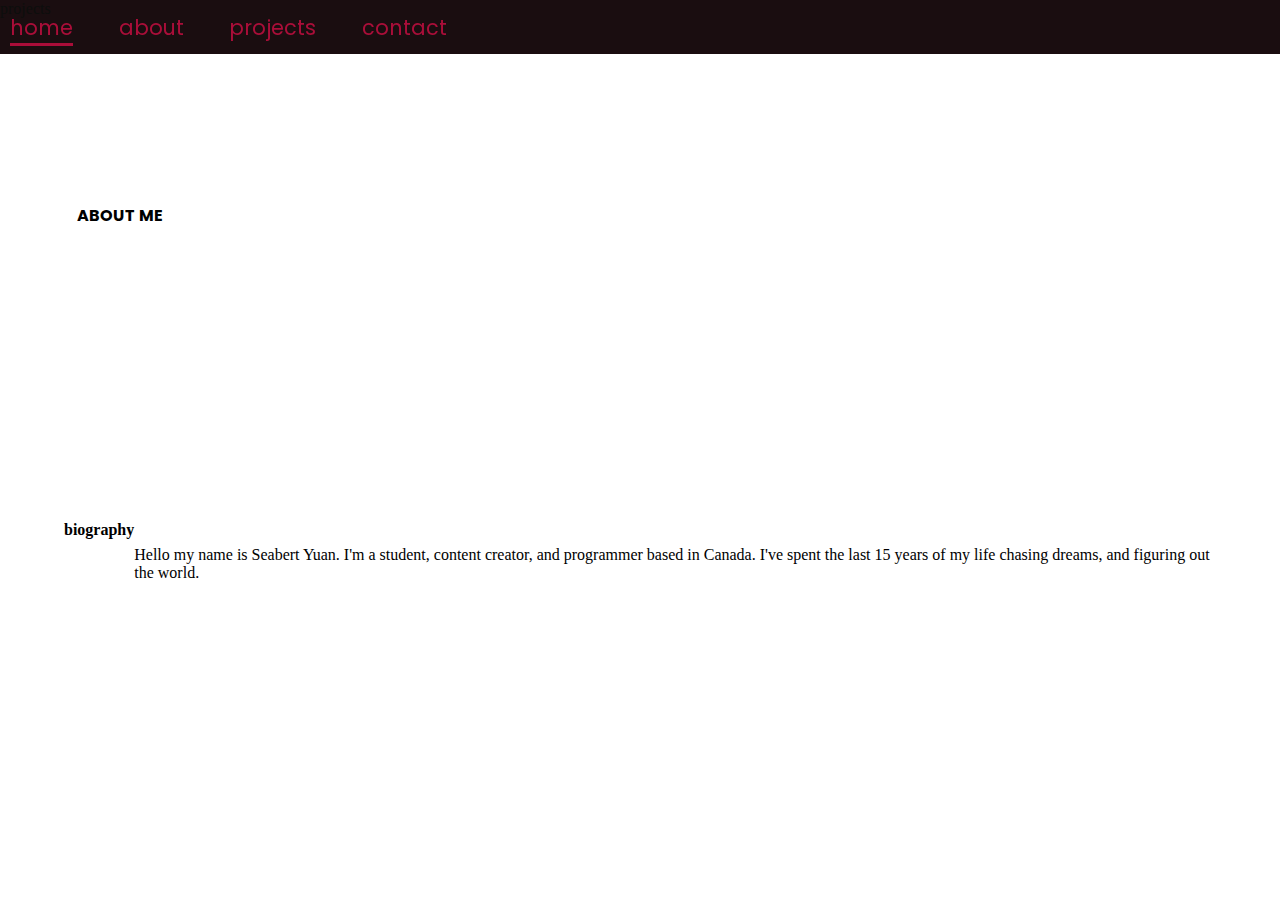
==== pages/about.html @ 1ad605b7 "major changes asthetically" ====
<!DOCTYPE html>
<html lang="en">
    <head>
        <meta charset="UTF-8">
        <meta name="description" content="portfolio">
        <meta name="author" content="Seabert Yuan">

        <title>About - Seabert Yuan</title>

        <link rel="preconnect" href="https://fonts.gstatic.com">
        <link href="https://fonts.googleapis.com/css2?family=Poppins:wght@300&display=swap" rel="stylesheet">

        <link rel="stylesheet" href="/styles/styles.css">
        <link rel="stylesheet" href="/styles/about.css">
    </head>
    <body>
        <div class="navBarContainer">
            <nav class="navBar">
                <div class="pageLabel">
                    <label>projects</label>
                </div>
                <div class="emptyNavSpace"></div>
                <div class="burger">
                    <span></span>
                    <span></span>
                    <span></span>
                </div>
                <div class="navLinks">
                    <a href="/index.html">home</a>
                    <a href="#">about</a>
                    <a href="projects.html">projects</a>
                    <a href="#">contact</a>
                </div>
            </nav>
            <script src="/scripts/index.js"></script>
        </div>
        <section class="pageSections">
            <div class="container">
                <div class="cell">
                    <h1 class="mainTitle">about me</h1>
                </div>
            </div>
        </section>
        <section id="biography" class="pageSections">
            <h2>biography</h2>
            <div class="cell">
                <p>
                Hello my name is Seabert Yuan. I'm a student, content creator, and programmer based in Canada. I've spent the last 15 years of my life chasing dreams, and figuring out the world.
                </p>
            </div>
        </section>
    </body>
</html>
---- styles/styles.css ----
html, body, div, span, applet, object, iframe, h1, h2, h3, h4, h5, h6, p, blockquote, pre, a, abbr, acronym, address, big, cite, code, del, dfn, em, font, img, ins, kbd, q, s, samp, small, strike, strong, sub, sup, tt, var, b, u, i, center, dl, dt, dd, ol, ul, li, fieldset, form, label, legend, caption {
    margin: 0;
    padding: 0;
    border: 0;
    outline: 0;
    font-size: 100%;
    vertical-align: baseline;
    background: transparent;
}

.pageSections{
    display:flex;
    margin: 0;
    padding: 10vh 5vw;
}
.container {
    padding: 5vh 1vw;
}
.cell {
    padding: 25px 0;
}

/* Navigation bar */
.navBar {
    display: flex;
    z-index: 3;
    position: fixed;
    height: 6vh;
    width: 100vw;
    background-color: #0e0004;
    opacity: 0.95;
}
.empty {
    display: flex;
    flex-basis: 60vw;
    flex-shrink: 3;
    z-index: 3;
}
.navContainer {
    display: flex;
    flex-basis: 40vw;
    flex-shrink: 0;
    z-index: 3;
    align-content: center;
    justify-content: right;
}
.navLinks {
    display: grid;
    z-index: 3;
    grid-template-columns: auto auto auto auto;
    text-align: center;
    align-self: center;
    position: fixed;
}
.navLinks a{
    display: inline-block;
    position: relative;
    z-index: 3;
    margin: 0.25vh 2vw 0.25vh 0;
    padding: 15px 10px;
    font-size: 1.3rem;
    color: #a6002f;
    text-decoration: none;
    font-family: 'Poppins', sans-serif;
}
/* navigation bar hover */
.navLinks a:after {
    content: "";
    display: block;
    position: relative;
    height: 10%;
    left: 50%;
    background: #a6002f;
    transition: width 0.1s ease 0s, left 0.1s ease 0s;
    width: 0;
}
.navLinks a:hover:after {
    width: 100%;
    left: 0;
}

/* mobile */
@media (max-width:800px){
    .emptyNavSpace{
        display: none;
    }
    .burger{
        display: flex;
        flex-direction: column;
        align-self: center;
        align-content: center;
        margin: 15px;
        z-index: 4;
    }
    .burger span{
        width: 26px;
        height: 3px;
        margin-top: 25%;
        border-radius: 3px;
        background: black;
        transition: transform 0.2s ease, opacity 0.2s ease;
    }
    .burger:hover{
        cursor: pointer;
    }

    /* action */
    .navLinks{
        position: fixed;
        z-index: 3;
        background: white;
        opacity: 70%;
        justify-content: center;
        flex: auto;
        padding: 0px;
        height: 100vh;
        width: 100%;
        flex-direction: column;
        clip-path: inset(0 0 0 100%);
        -webkit-clip-path: inset(0 0 0 100%);
        transition: all .5s ease;
    }
    .navLinks.open{
        clip-path: inset(0 0 0 0);
        -webkit-clip-path: inset(0 0 0 0);
    }
    .toggle .line1{
        transform: rotate(-45deg) translate(-6px,7px);
        transition: transform 0.2s ease;
    }
    .toggle .line2{
        transform: translateX(-10px);
        opacity: 0;
        transition: transform 0.2s ease, opacity 0.2s ease;
    }
    .toggle .line3{
        transform: rotate(45deg) translate(-6px,-7px);
        transition: transform 0.2s ease;
    }
    .navLinks a{
        width: 20%;
        text-align: end;
        padding: 0px;
        margin: 10px 5% 5px 75%;
    }
}
---- styles/about.css ----
.mainTitle {
    position: relative;
    z-index: 2;
    font-size 5em;
    font-family: 'Poppins', sans-serif;
    text-transform: uppercase;
    text-align: center;
    padding: 50% 0;
}
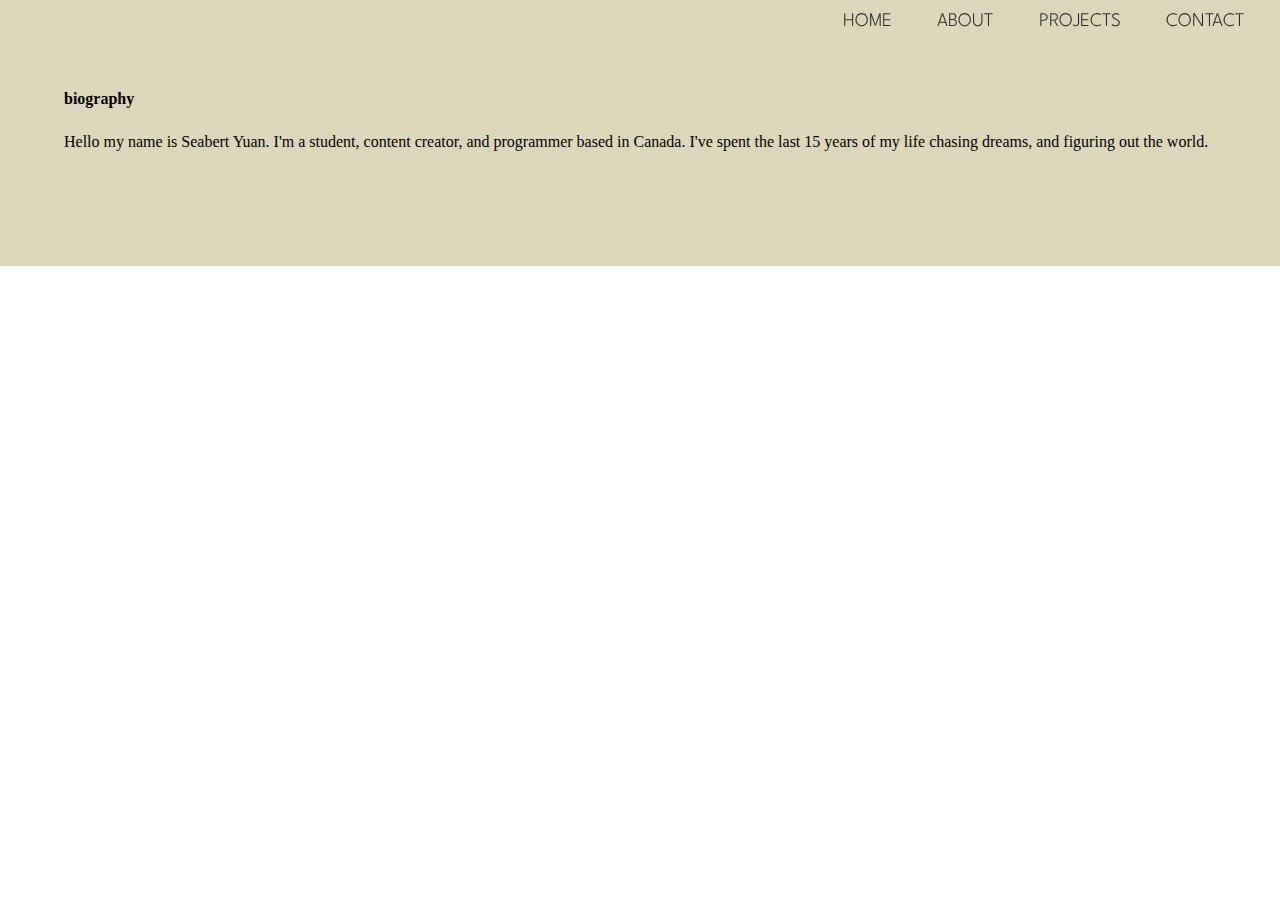
==== commit 67cc2622: "functional home page" ====
--- a/pages/about.html
+++ b/pages/about.html
@@ -8,46 +8,40 @@
         <title>About - Seabert Yuan</title>
 
         <link rel="preconnect" href="https://fonts.gstatic.com">
-        <link href="https://fonts.googleapis.com/css2?family=Poppins:wght@300&display=swap" rel="stylesheet">
+        <link rel="preconnect" href="https://fonts.googleapis.com">
+        <link rel="preconnect" href="https://fonts.gstatic.com" crossorigin>
+        <link href="https://fonts.googleapis.com/css2?family=League+Spartan:wght@100;200;300;500&family=Noto+Sans+JP:wght@100;300;500&family=Noto+Sans+SC:wght@100;300;500&display=swap" rel="stylesheet">
 
+        <link rel="stylesheet" href="/styles/about.css">
         <link rel="stylesheet" href="/styles/styles.css">
-        <link rel="stylesheet" href="/styles/about.css">
+
+        <script src="https://ajax.googleapis.com/ajax/libs/jquery/3.5.1/jquery.min.js"></script>
     </head>
     <body>
-        <div class="navBarContainer">
-            <nav class="navBar">
-                <div class="pageLabel">
-                    <label>projects</label>
-                </div>
-                <div class="emptyNavSpace"></div>
-                <div class="burger">
-                    <span></span>
-                    <span></span>
-                    <span></span>
-                </div>
+        <div class="navBar">
+            <div class="empty"></div>
+            <div class="navContainer">
                 <div class="navLinks">
-                    <a href="/index.html">home</a>
-                    <a href="#">about</a>
-                    <a href="projects.html">projects</a>
-                    <a href="#">contact</a>
-                </div>
-            </nav>
-            <script src="/scripts/index.js"></script>
-        </div>
-        <section class="pageSections">
-            <div class="container">
-                <div class="cell">
-                    <h1 class="mainTitle">about me</h1>
+                    <a class="a1" href="/index.html">home</a>
+                    <a class="a2" href="">about</a>
+                    <a class="a3" href="/pages/projects.html">projects</a>
+                    <a class="a4" href="#">contact</a>
                 </div>
             </div>
-        </section>
+            <div class="burger">
+                <span class="line1"></span>
+                <span class="line2"></span>
+                <span class="line3"></span>
+            </div>
+        </div>
         <section id="biography" class="pageSections">
-            <h2>biography</h2>
+            <h2 clas="biographyTitle">biography</h2>
             <div class="cell">
                 <p>
                 Hello my name is Seabert Yuan. I'm a student, content creator, and programmer based in Canada. I've spent the last 15 years of my life chasing dreams, and figuring out the world.
                 </p>
             </div>
         </section>
+        <script src="/scripts/index.js"></script>
     </body>
 </html>
--- a/styles/about.css
+++ b/styles/about.css
@@ -1,8 +1,13 @@
-.mainTitle {
-    position: relative;
-    z-index: 2;
-    font-size 5em;
-    font-family: 'Poppins', sans-serif;
+#biography {
+    background-color:#dcd7ba;
+    display: block;
+    width: 100%;
+}
+.biographyTitle {
+    color: #16161d;
+    font-size 60px;
+    font-family: 'League Spartan', sans-serif;
+    font-weight: 300;
     text-transform: uppercase;
     text-align: center;
     padding: 50% 0;
--- a/styles/styles.css
+++ b/styles/styles.css
@@ -9,12 +9,18 @@
 }
 
 .pageSections{
-    display:flex;
+    display: flex;
     margin: 0;
     padding: 10vh 5vw;
 }
 .container {
+    max-width: 910px;
     padding: 5vh 1vw;
+}
+.row {
+    margin: 0 auto;
+    padding: 0 20px;
+    box-sizing: content-box;
 }
 .cell {
     padding: 25px 0;
@@ -25,10 +31,10 @@
     display: flex;
     z-index: 3;
     position: fixed;
-    height: 6vh;
+    height: 40px;
     width: 100vw;
-    background-color: #0e0004;
-    opacity: 0.95;
+    background-color: #DCD7BA;
+    opacity: 0.90;
 }
 .empty {
     display: flex;
@@ -51,17 +57,20 @@
     text-align: center;
     align-self: center;
     position: fixed;
+    padding: 3px 0 0 0;
 }
 .navLinks a{
     display: inline-block;
     position: relative;
     z-index: 3;
     margin: 0.25vh 2vw 0.25vh 0;
-    padding: 15px 10px;
-    font-size: 1.3rem;
-    color: #a6002f;
+    padding: 5px 10px;
+    font-size: 1.2rem;
+    color: #16161D;
     text-decoration: none;
-    font-family: 'Poppins', sans-serif;
+    text-transform: uppercase;
+    font-family: 'League Spartan', sans-serif;
+    font-weight: 300;
 }
 /* navigation bar hover */
 .navLinks a:after {
@@ -70,7 +79,7 @@
     position: relative;
     height: 10%;
     left: 50%;
-    background: #a6002f;
+    background: #16161D;
     transition: width 0.1s ease 0s, left 0.1s ease 0s;
     width: 0;
 }
@@ -106,19 +115,23 @@
 
     /* action */
     .navLinks{
+        display: flex;
         position: fixed;
+        left: 0px;
+        top: 0px;
         z-index: 3;
         background: white;
         opacity: 70%;
         justify-content: center;
-        flex: auto;
+        align-items: flex-end;
+        /*flex: auto;*/
         padding: 0px;
-        height: 100vh;
+        height: 100%;
         width: 100%;
         flex-direction: column;
         clip-path: inset(0 0 0 100%);
         -webkit-clip-path: inset(0 0 0 100%);
-        transition: all .5s ease;
+        transition: all .10s ease-in-out;
     }
     .navLinks.open{
         clip-path: inset(0 0 0 0);
@@ -138,9 +151,12 @@
         transition: transform 0.2s ease;
     }
     .navLinks a{
-        width: 20%;
+        font-family: 'League Spartan', sans-serif;
+        font-weight: 300;
+        font-size: 43px;
+        width: 180px;
         text-align: end;
         padding: 0px;
-        margin: 10px 5% 5px 75%;
+        margin: 10px 30px 5px 0;
     }
 }
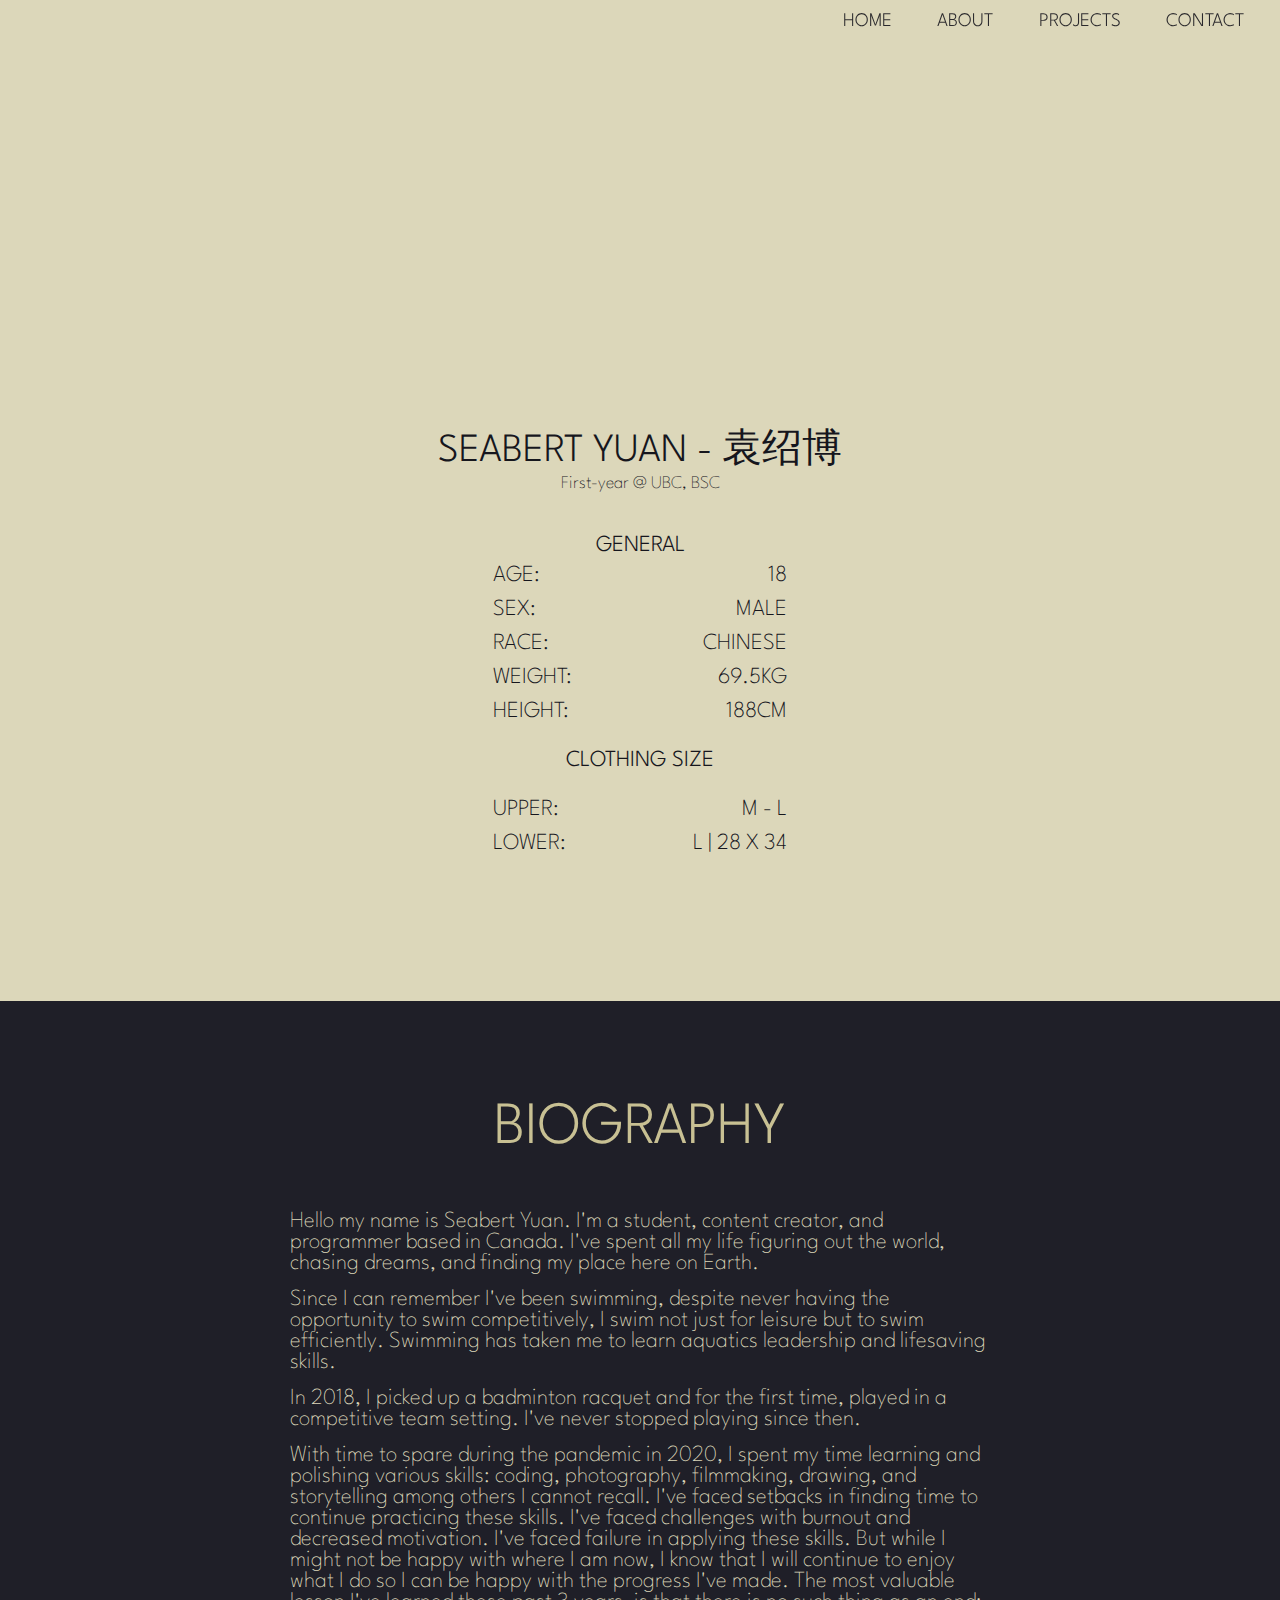
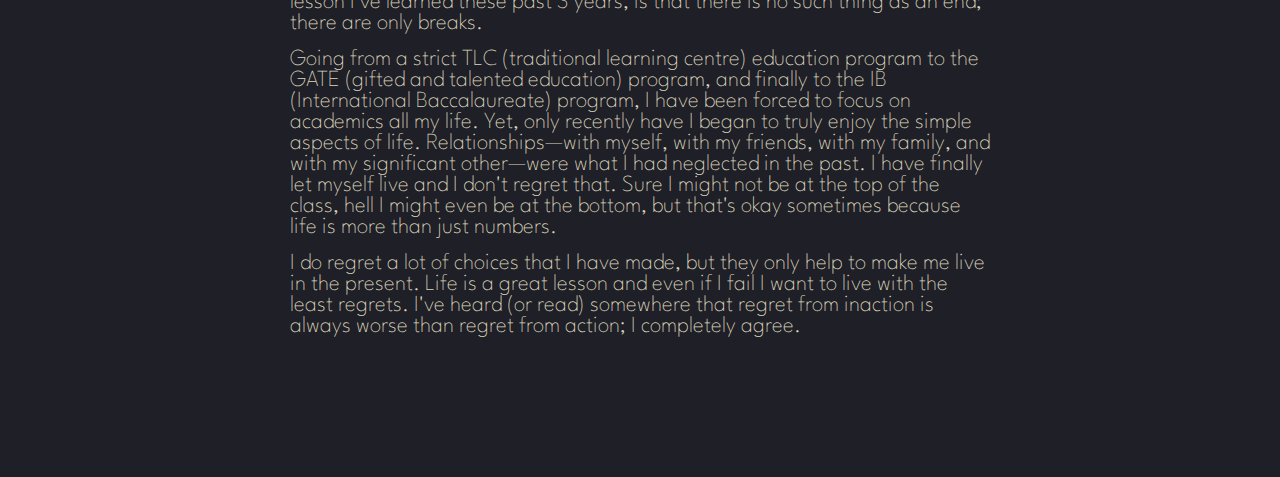
==== commit d1d14ef9: "Updated styling for ceanliness primarily changed about and article pages" ====
--- a/pages/about.html
+++ b/pages/about.html
@@ -12,8 +12,8 @@
         <link rel="preconnect" href="https://fonts.gstatic.com" crossorigin>
         <link href="https://fonts.googleapis.com/css2?family=League+Spartan:wght@100;200;300;500&family=Noto+Sans+JP:wght@100;300;500&family=Noto+Sans+SC:wght@100;300;500&display=swap" rel="stylesheet">
 
-        <link rel="stylesheet" href="/styles/about.css">
-        <link rel="stylesheet" href="/styles/styles.css">
+        <link rel="stylesheet" href="../styles/styles.css">
+        <link rel="stylesheet" href="../styles/about.css">
 
         <script src="https://ajax.googleapis.com/ajax/libs/jquery/3.5.1/jquery.min.js"></script>
     </head>
@@ -34,12 +34,84 @@
                 <span class="line3"></span>
             </div>
         </div>
+        <section class="pageSections" id="imgSlides">
+            <!--remember to put the image slides here later-->
+        </section>
+        <section id="briefIntro" class="pageSections">
+          <div class="pageContainer" id="generalInfo">
+              <h2 class="nameTitle">Seabert Yuan - 袁绍博</h2>
+              <p class="positionDesc">First-year @ UBC, BSC</p>
+              <div class="container" id="tableContainer">
+                  <table class="generalDescriptionsCell">
+                      <tr>
+                          <td colspan="3" id="tableStart" class="tableHeading">general</td>
+                      </tr>
+                      <tr>
+                          <td class="age">age:</td>
+                          <td></td>
+                          <td>18</td>
+                      </tr>
+                      <tr>
+                          <td class="sex">sex:</td>
+                          <td></td>
+                          <td>male</td>
+                      </tr>
+                      <tr>
+                          <td class="race">race:</td>
+                          <td></td>
+                          <td>chinese</td>
+                      </tr>
+                      <tr>
+                          <td class="weight">weight: </td>
+                          <td></td>
+                          <td>69.5kg</td>
+                      </tr>
+                      <tr>
+                          <td class="height">height: </td>
+                          <td></td>
+                          <td>188cm</td>
+                      </tr>
+                      <tr>
+                          <td colspan="3" class="tableHeading">clothing size</td>
+                      </tr>
+                      <tr>
+                          <td class="clothesUpperSize">upper: </td>
+                          <td></td>
+                          <td>M - L</td>
+                      </tr>
+                      <tr>
+                          <td class="clothesLowerSize">lower: </td>
+                          <td></td>
+                          <td>L | 28 x 34</td>
+                      </tr>
+                  </table>
+              </div>
+          </div>
+        </section>
         <section id="biography" class="pageSections">
-            <h2 clas="biographyTitle">biography</h2>
-            <div class="cell">
-                <p>
-                Hello my name is Seabert Yuan. I'm a student, content creator, and programmer based in Canada. I've spent the last 15 years of my life chasing dreams, and figuring out the world.
-                </p>
+            <div id="biographyContainer" class="pageContainer">
+
+                <h2 class="biographyTitle">biography</h2>
+                <div id="biographyText" class="container">
+                    <p class="biographyParagraphs">
+                    Hello my name is Seabert Yuan. I'm a student, content creator, and programmer based in Canada. I've spent all my life figuring out the world, chasing dreams, and finding my place here on Earth.
+                    </p>
+                    <p class="biographyParagraphs">
+                    Since I can remember I've been swimming, despite never having the opportunity to swim competitively, I swim not just for leisure but to swim efficiently. Swimming has taken me to learn aquatics leadership and lifesaving skills.
+                    </p>
+                    <p class="biographyParagraphs">
+                    In 2018, I picked up a badminton racquet and for the first time, played in a competitive team setting. I've never stopped playing since then.
+                    </p>
+                    <p class="biographyParagraphs">
+                    With time to spare during the pandemic in 2020, I spent my time learning and polishing various skills: coding, photography, filmmaking, drawing, and storytelling among others I cannot recall. I've faced setbacks in finding time to continue practicing these skills. I've faced challenges with burnout and decreased motivation. I've faced failure in applying these skills. But while I might not be happy with where I am now, I know that I will continue to enjoy what I do so I can be happy with the progress I've made. The most valuable lesson I've learned these past 3 years, is that there is no such thing as an end; there are only breaks.
+                    </p>
+                    <p class="biographyParagraphs">
+                        Going from a strict TLC (traditional learning centre) education program to the GATE (gifted and talented education) program, and finally to the IB (International Baccalaureate) program, I have been forced to focus on academics all my life. Yet, only recently have I began to truly enjoy the simple aspects of life. Relationships—with myself, with my friends, with my family, and with my significant other—were what I had neglected in the past. I have finally let myself live and I don't regret that. Sure I might not be at the top of the class, hell I might even be at the bottom, but that's okay sometimes because life is more than just numbers.
+                    </p>
+                    <p class="biographyParagraphs">
+                        I do regret a lot of choices that I have made, but they only help to make me live in the present. Life is a great lesson and even if I fail I want to live with the least regrets. I've heard (or read) somewhere that regret from inaction is always worse than regret from action; I completely agree.
+                    </p>
+                </div>
             </div>
         </section>
         <script src="/scripts/index.js"></script>
--- a/styles/styles.css
+++ b/styles/styles.css
@@ -6,16 +6,22 @@
     font-size: 100%;
     vertical-align: baseline;
     background: transparent;
+    font-family: 'League Spartan', sans-serif;
 }
 
 .pageSections{
     display: flex;
+    justify-content: center;
     margin: 0;
-    padding: 10vh 5vw;
+    padding: 100px 0;
+}
+.pageContainer {
+    width: 700px;
+    display: flex;
+    flex-wrap: nowrap;
 }
 .container {
-    max-width: 910px;
-    padding: 5vh 1vw;
+    padding: 40px 0;
 }
 .row {
     margin: 0 auto;
@@ -23,7 +29,7 @@
     box-sizing: content-box;
 }
 .cell {
-    padding: 25px 0;
+    padding: 0;
 }
 
 /* Navigation bar */
@@ -89,7 +95,7 @@
 }
 
 /* mobile */
-@media (max-width:800px){
+@media (max-width:1000px){
     .emptyNavSpace{
         display: none;
     }
@@ -159,4 +165,12 @@
         padding: 0px;
         margin: 10px 30px 5px 0;
     }
+    .pageContainer {
+        width: 500px;
+    }
 }
+@media (max-width: 700px) {
+    .pageContainer {
+        width: 400px;
+    }
+}
--- a/styles/about.css
+++ b/styles/about.css
@@ -1,14 +1,84 @@
-#biography {
-    background-color:#dcd7ba;
-    display: block;
-    width: 100%;
-}
-.biographyTitle {
+h2 {
     color: #16161d;
-    font-size 60px;
+    font-size: 40px;
     font-family: 'League Spartan', sans-serif;
     font-weight: 300;
     text-transform: uppercase;
     text-align: center;
-    padding: 50% 0;
 }
+table {
+    color: #16161d;
+    font-size: 23px;
+    font-family: 'League Spartan', sans-serif;
+    font-weight: 200;
+    text-transform: uppercase;
+    text-align: left;
+}
+p {
+    color: #16161d;
+    font-size: 18px;
+    font-family: 'League Spartan', sans-serif;
+    font-weight: 100;
+    text-align: left;
+}
+
+#imgSlides {
+    height: 120px;
+    background-color: #dcd7ba;
+}
+
+#briefIntro {
+    background-color: #dcd7ba;
+}
+#generalInfo {
+    flex-direction: column;
+}
+.positionDesc {
+    text-align: center;
+}
+#tableContainer {
+    padding: 40px 200px;
+}
+.generalDescriptionsCell {
+    width: 100%;
+    border: none;
+}
+td {
+    text-align: end;
+    height: 30px;
+}
+.age, .sex, .race, .weight, .height, .clothesUpperSize, .clothesLowerSize {
+    text-align: start;
+}
+#tableStart {
+    height: 0;
+}
+.tableHeading {
+    text-align: center;
+    height: 60px;
+    font-weight: 300;
+}
+
+#biography {
+    background-color: #1f1f28;
+}
+#biographyContainer {
+    flex-direction: column;
+}
+.biographyTitle {
+    color: #C8C093;
+    font-size: 60px;
+    font-family: 'League Spartan', sans-serif;
+    font-weight: 300;
+    text-transform: uppercase;
+    text-align: center;
+}
+#biographyText {
+    display: flex;
+    flex-direction: column;
+}
+.biographyParagraphs {
+    color: #dcd7ba;
+    font-size: 23px;
+    margin: 15px 0 0 0;
+}
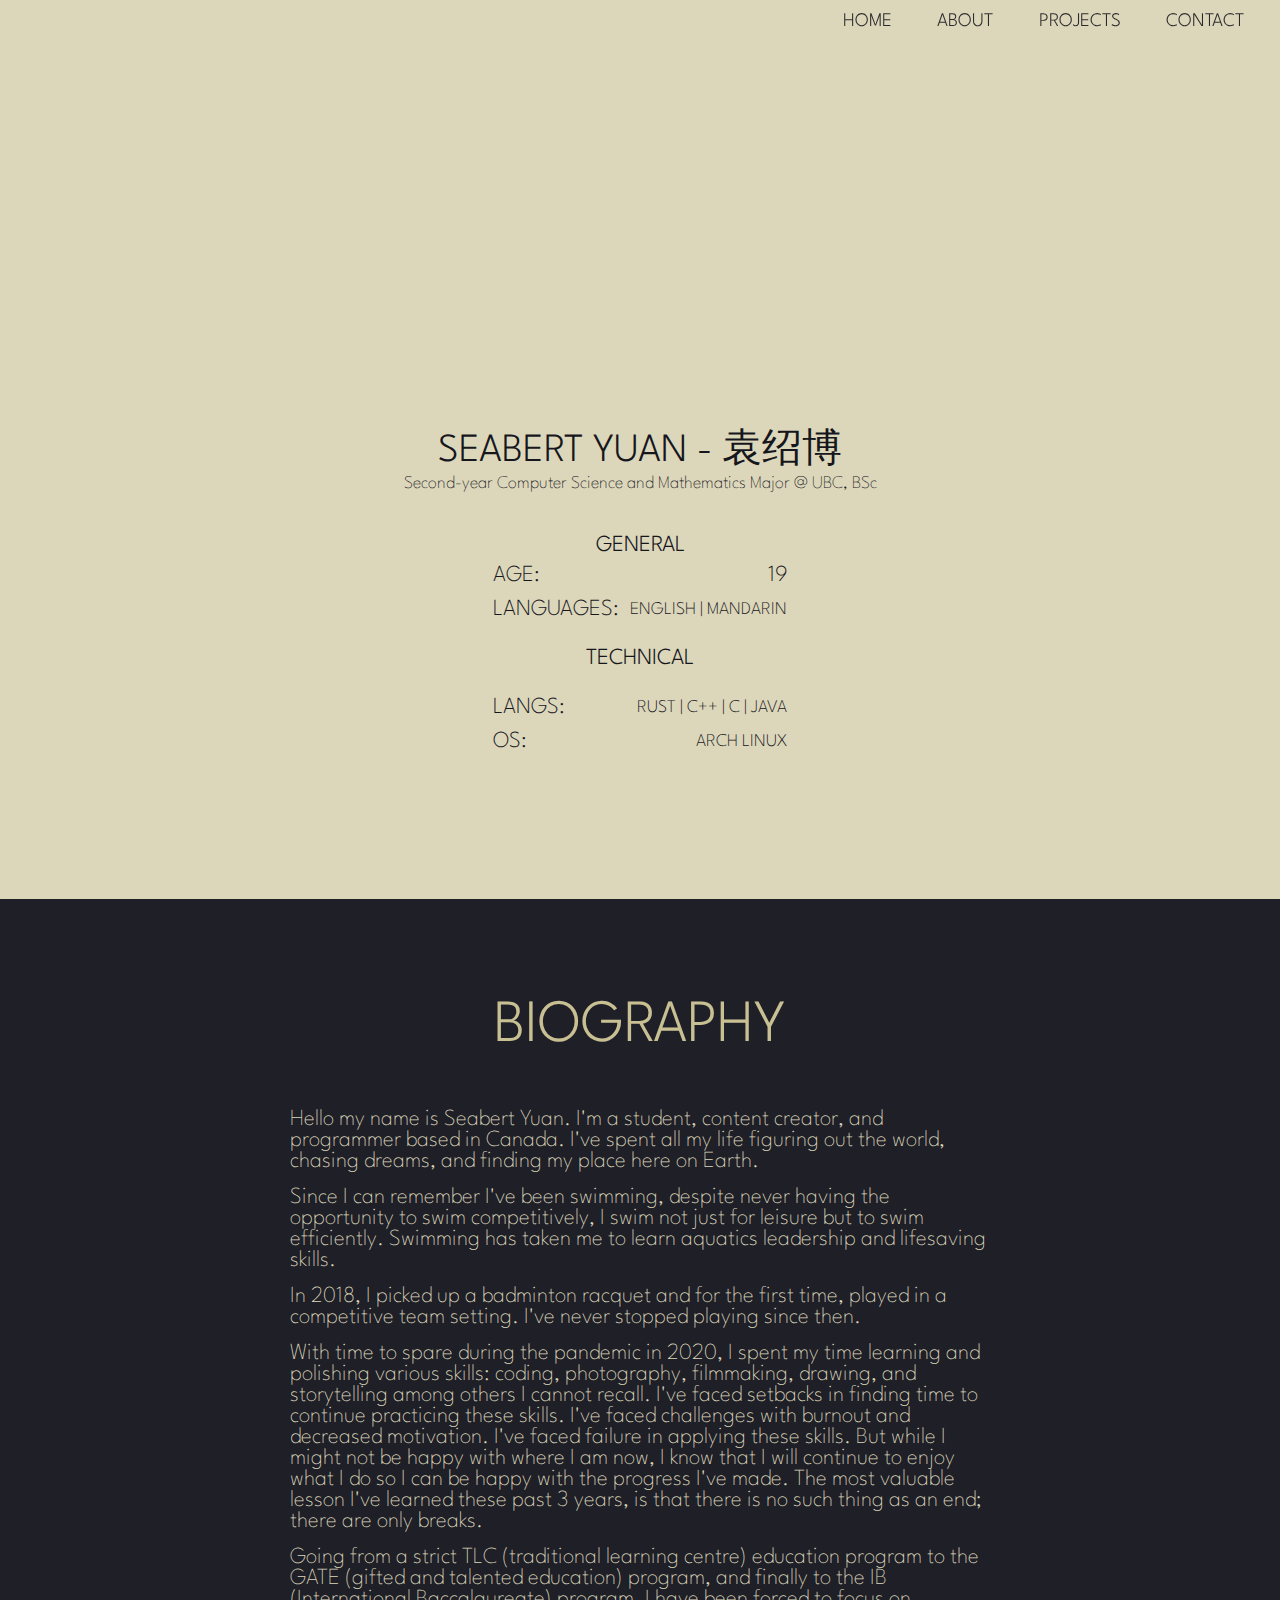
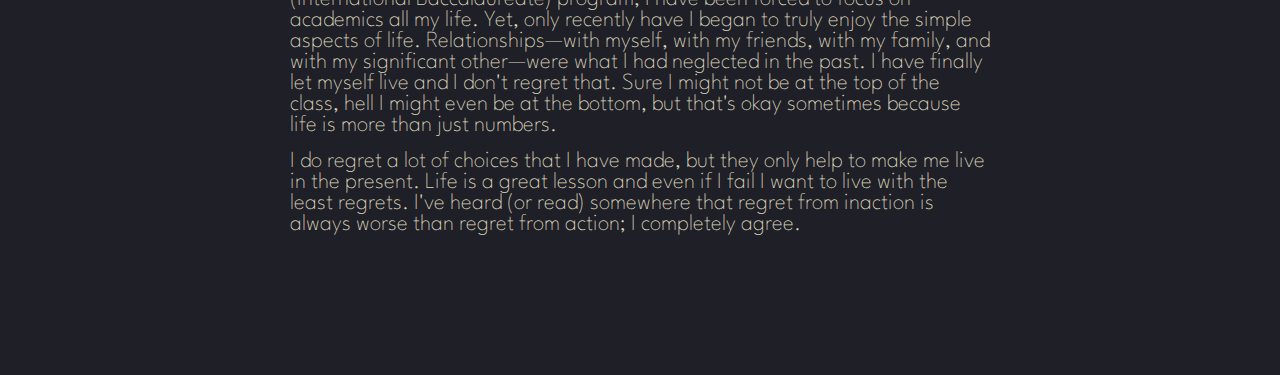
==== commit 68ad0a4c: "removed personal information" ====
--- a/pages/about.html
+++ b/pages/about.html
@@ -4,6 +4,8 @@
         <meta charset="UTF-8">
         <meta name="description" content="portfolio">
         <meta name="author" content="Seabert Yuan">
+
+        <meta name="viewport" content="width=device-width, initial-scale=1.0">
 
         <title>About - Seabert Yuan</title>
 
@@ -40,49 +42,34 @@
         <section id="briefIntro" class="pageSections">
           <div class="pageContainer" id="generalInfo">
               <h2 class="nameTitle">Seabert Yuan - 袁绍博</h2>
-              <p class="positionDesc">First-year @ UBC, BSC</p>
+              <p class="positionDesc">Second-year Computer Science and Mathematics Major @ UBC, BSc</p>
               <div class="container" id="tableContainer">
                   <table class="generalDescriptionsCell">
                       <tr>
                           <td colspan="3" id="tableStart" class="tableHeading">general</td>
                       </tr>
                       <tr>
-                          <td class="age">age:</td>
+                          <td class="tableCategory">age:</td>
                           <td></td>
-                          <td>18</td>
+                          <td>19</td>
                       </tr>
                       <tr>
-                          <td class="sex">sex:</td>
+                          <td class="tableCategory">Languages:</td>
                           <td></td>
-                          <td>male</td>
+                          <td class="tableDetails">English | Mandarin</td>
                       </tr>
                       <tr>
-                          <td class="race">race:</td>
-                          <td></td>
-                          <td>chinese</td>
+                          <td colspan="3" class="tableHeading">Technical</td>
                       </tr>
                       <tr>
-                          <td class="weight">weight: </td>
+                          <td class="tableCategory">Langs: </td>
                           <td></td>
-                          <td>69.5kg</td>
+                          <td class="tableDetails">Rust | C++ | C | Java</td>
                       </tr>
                       <tr>
-                          <td class="height">height: </td>
+                          <td class="tableCategory">OS: </td>
                           <td></td>
-                          <td>188cm</td>
-                      </tr>
-                      <tr>
-                          <td colspan="3" class="tableHeading">clothing size</td>
-                      </tr>
-                      <tr>
-                          <td class="clothesUpperSize">upper: </td>
-                          <td></td>
-                          <td>M - L</td>
-                      </tr>
-                      <tr>
-                          <td class="clothesLowerSize">lower: </td>
-                          <td></td>
-                          <td>L | 28 x 34</td>
+                          <td class="tableDetails">Arch Linux</td>
                       </tr>
                   </table>
               </div>
--- a/styles/styles.css
+++ b/styles/styles.css
@@ -95,7 +95,7 @@
 }
 
 /* mobile */
-@media (max-width:1000px){
+@media (orientation: portrait){
     .emptyNavSpace{
         display: none;
     }
--- a/styles/about.css
+++ b/styles/about.css
@@ -1,3 +1,6 @@
+body {
+    background-color: #dcd7ba;
+}
 h2 {
     color: #16161d;
     font-size: 40px;
@@ -47,8 +50,11 @@
     text-align: end;
     height: 30px;
 }
-.age, .sex, .race, .weight, .height, .clothesUpperSize, .clothesLowerSize {
+.tableCategory {
     text-align: start;
+}
+.tableDetails {
+    font-size: 18px;
 }
 #tableStart {
     height: 0;
